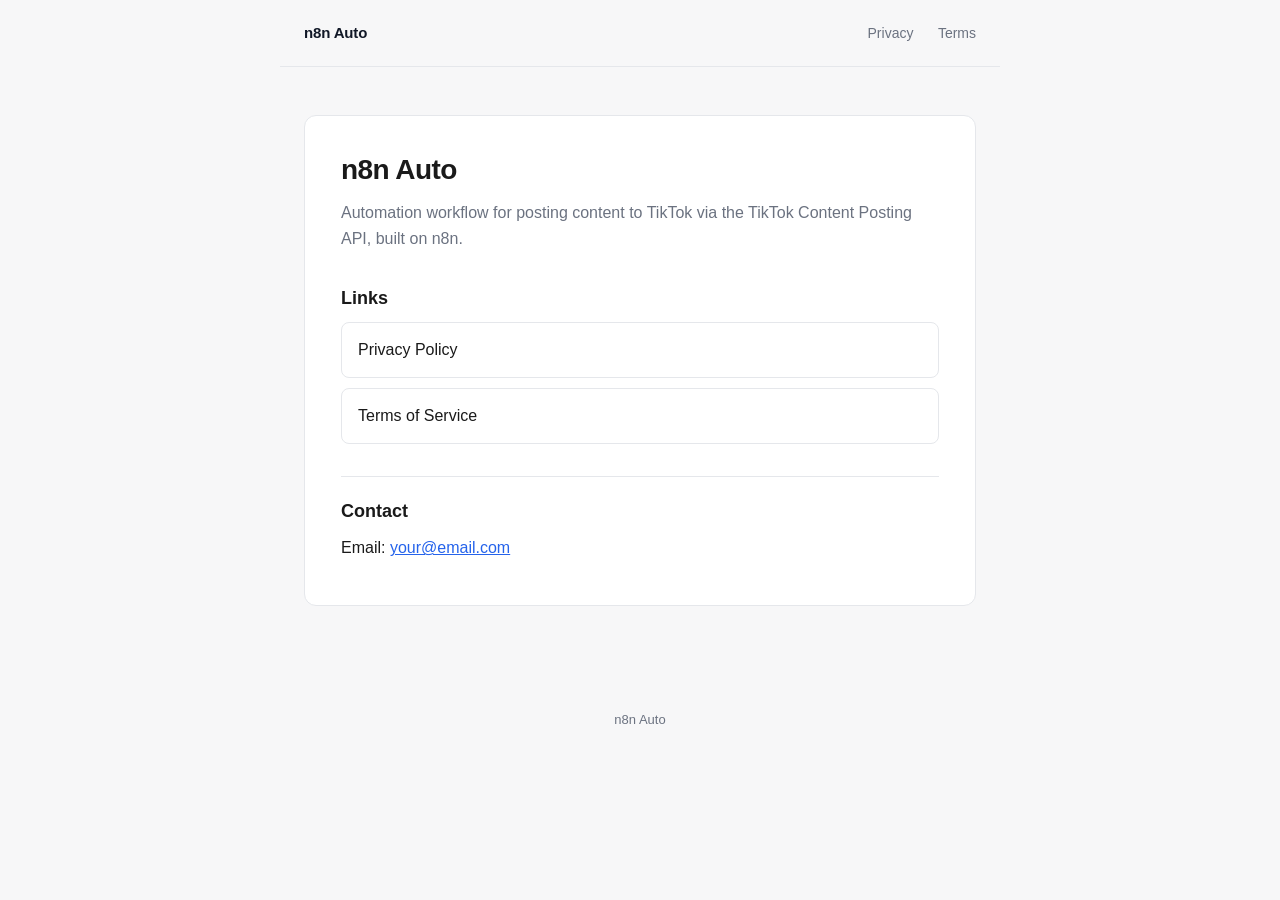
==== index.html @ 8edad72a "Initial commit: privacy, terms, landing page Co-Authored-By: Claude Sonnet 5 <noreply@anthropic.com>" ====
<!DOCTYPE html>
<html>
<head>
<meta charset="utf-8">
<meta name="viewport" content="width=device-width, initial-scale=1">
<title>n8n Auto — TikTok Automation</title>
<link rel="stylesheet" href="style.css">
</head>
<body>

<header class="site">
  <a class="brand" href="index.html">n8n Auto</a>
  <nav>
    <a href="privacy.html">Privacy</a>
    <a href="terms.html">Terms</a>
  </nav>
</header>

<div class="wrap">
  <div class="card">
    <h1>n8n Auto</h1>
    <p class="tagline">Automation workflow for posting content to TikTok via the TikTok Content Posting API, built on n8n.</p>

    <h2>Links</h2>
    <ul class="links">
      <li><a href="privacy.html">Privacy Policy</a></li>
      <li><a href="terms.html">Terms of Service</a></li>
    </ul>

    <h2>Contact</h2>
    <p>Email: <a href="mailto:your@email.com">your@email.com</a></p>
  </div>
</div>

<footer class="site">n8n Auto</footer>

</body>
</html>
---- style.css ----
:root {
  --bg: #f7f7f8;
  --card: #ffffff;
  --text: #1a1a1a;
  --muted: #6b7280;
  --border: #e5e7eb;
  --accent: #111827;
  --link: #2563eb;
}

@media (prefers-color-scheme: dark) {
  :root {
    --bg: #111214;
    --card: #1a1b1e;
    --text: #f2f2f3;
    --muted: #9ca3af;
    --border: #2b2d31;
    --accent: #f2f2f3;
    --link: #60a5fa;
  }
}

* {
  box-sizing: border-box;
}

body {
  margin: 0;
  padding: 0;
  background: var(--bg);
  color: var(--text);
  font-family: -apple-system, BlinkMacSystemFont, "Segoe UI", Roboto, Helvetica, Arial, sans-serif;
  line-height: 1.6;
}

.wrap {
  max-width: 720px;
  margin: 0 auto;
  padding: 48px 24px 80px;
}

header.site {
  display: flex;
  align-items: center;
  justify-content: space-between;
  max-width: 720px;
  margin: 0 auto;
  padding: 20px 24px;
  border-bottom: 1px solid var(--border);
}

header.site .brand {
  font-weight: 700;
  font-size: 15px;
  color: var(--accent);
  text-decoration: none;
  letter-spacing: -0.01em;
}

header.site nav a {
  color: var(--muted);
  text-decoration: none;
  font-size: 14px;
  margin-left: 20px;
}

header.site nav a:hover {
  color: var(--link);
}

.card {
  background: var(--card);
  border: 1px solid var(--border);
  border-radius: 12px;
  padding: 32px 36px;
}

h1 {
  font-size: 28px;
  font-weight: 700;
  letter-spacing: -0.02em;
  margin: 0 0 8px;
}

h2 {
  font-size: 18px;
  font-weight: 600;
  margin: 32px 0 10px;
  padding-top: 20px;
  border-top: 1px solid var(--border);
}

h2:first-of-type {
  border-top: none;
  padding-top: 0;
}

p {
  color: var(--text);
  margin: 0 0 12px;
}

.meta {
  color: var(--muted);
  font-size: 14px;
  margin-bottom: 28px;
}

ul {
  margin: 0 0 12px;
  padding-left: 20px;
}

li {
  margin-bottom: 6px;
}

a {
  color: var(--link);
}

.links {
  list-style: none;
  padding: 0;
  display: grid;
  gap: 10px;
  margin: 0 0 12px;
}

.links li {
  margin: 0;
}

.links a {
  display: block;
  padding: 14px 16px;
  border: 1px solid var(--border);
  border-radius: 8px;
  text-decoration: none;
  font-weight: 500;
  color: var(--text);
  transition: border-color 0.15s ease, background 0.15s ease;
}

.links a:hover {
  border-color: var(--link);
  background: color-mix(in srgb, var(--link) 6%, transparent);
}

.tagline {
  color: var(--muted);
  font-size: 16px;
  margin-bottom: 32px;
}

footer.site {
  max-width: 720px;
  margin: 0 auto;
  padding: 24px;
  color: var(--muted);
  font-size: 13px;
  text-align: center;
}

code {
  background: color-mix(in srgb, var(--text) 8%, transparent);
  padding: 2px 6px;
  border-radius: 4px;
  font-size: 0.9em;
}
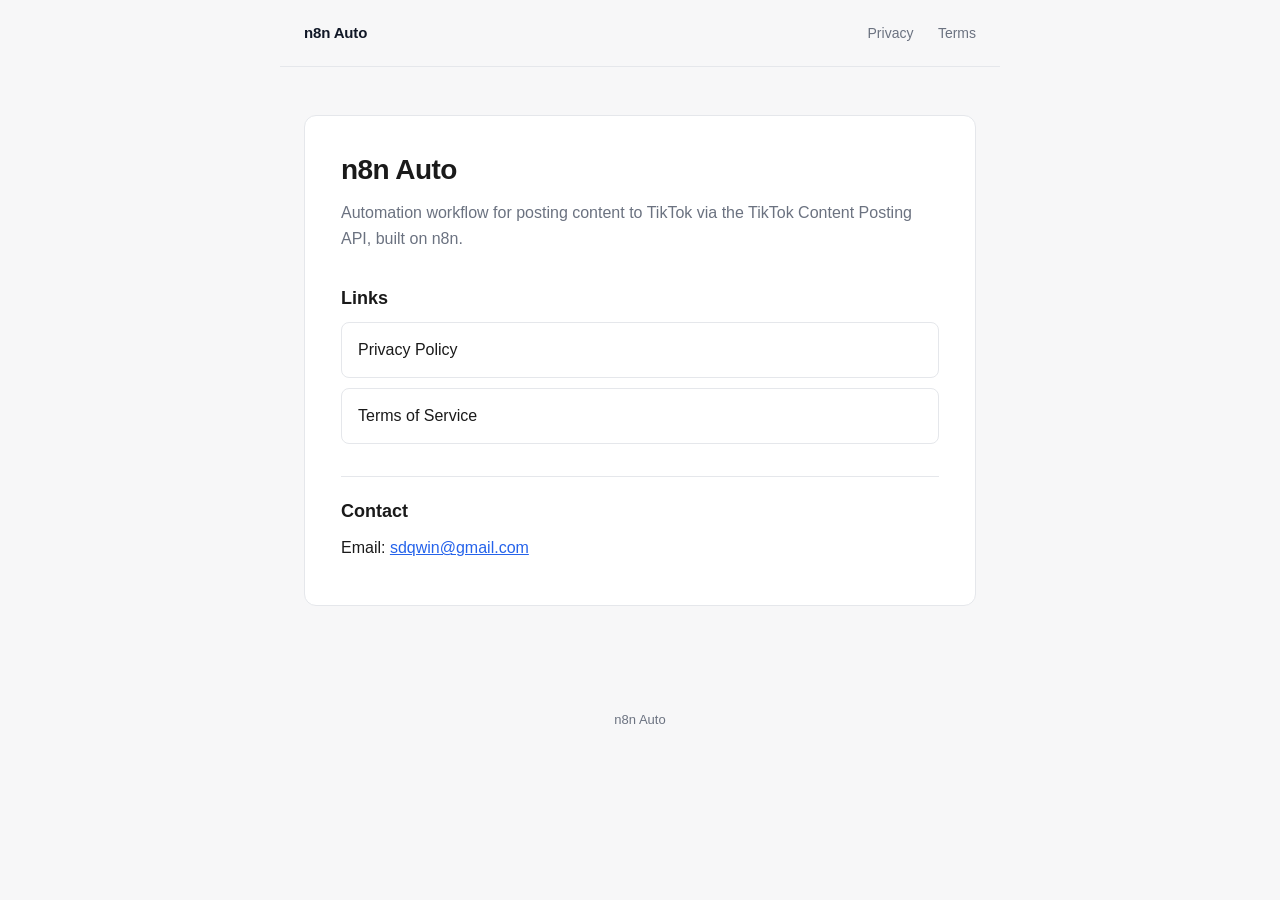
==== commit 9d2de06b: "Update index.html" ====
--- a/index.html
+++ b/index.html
@@ -28,7 +28,7 @@
     </ul>
 
     <h2>Contact</h2>
-    <p>Email: <a href="mailto:your@email.com">your@email.com</a></p>
+    <p>Email: <a href="mailto:your@email.com">sdqwin@gmail.com</a></p>
   </div>
 </div>
 
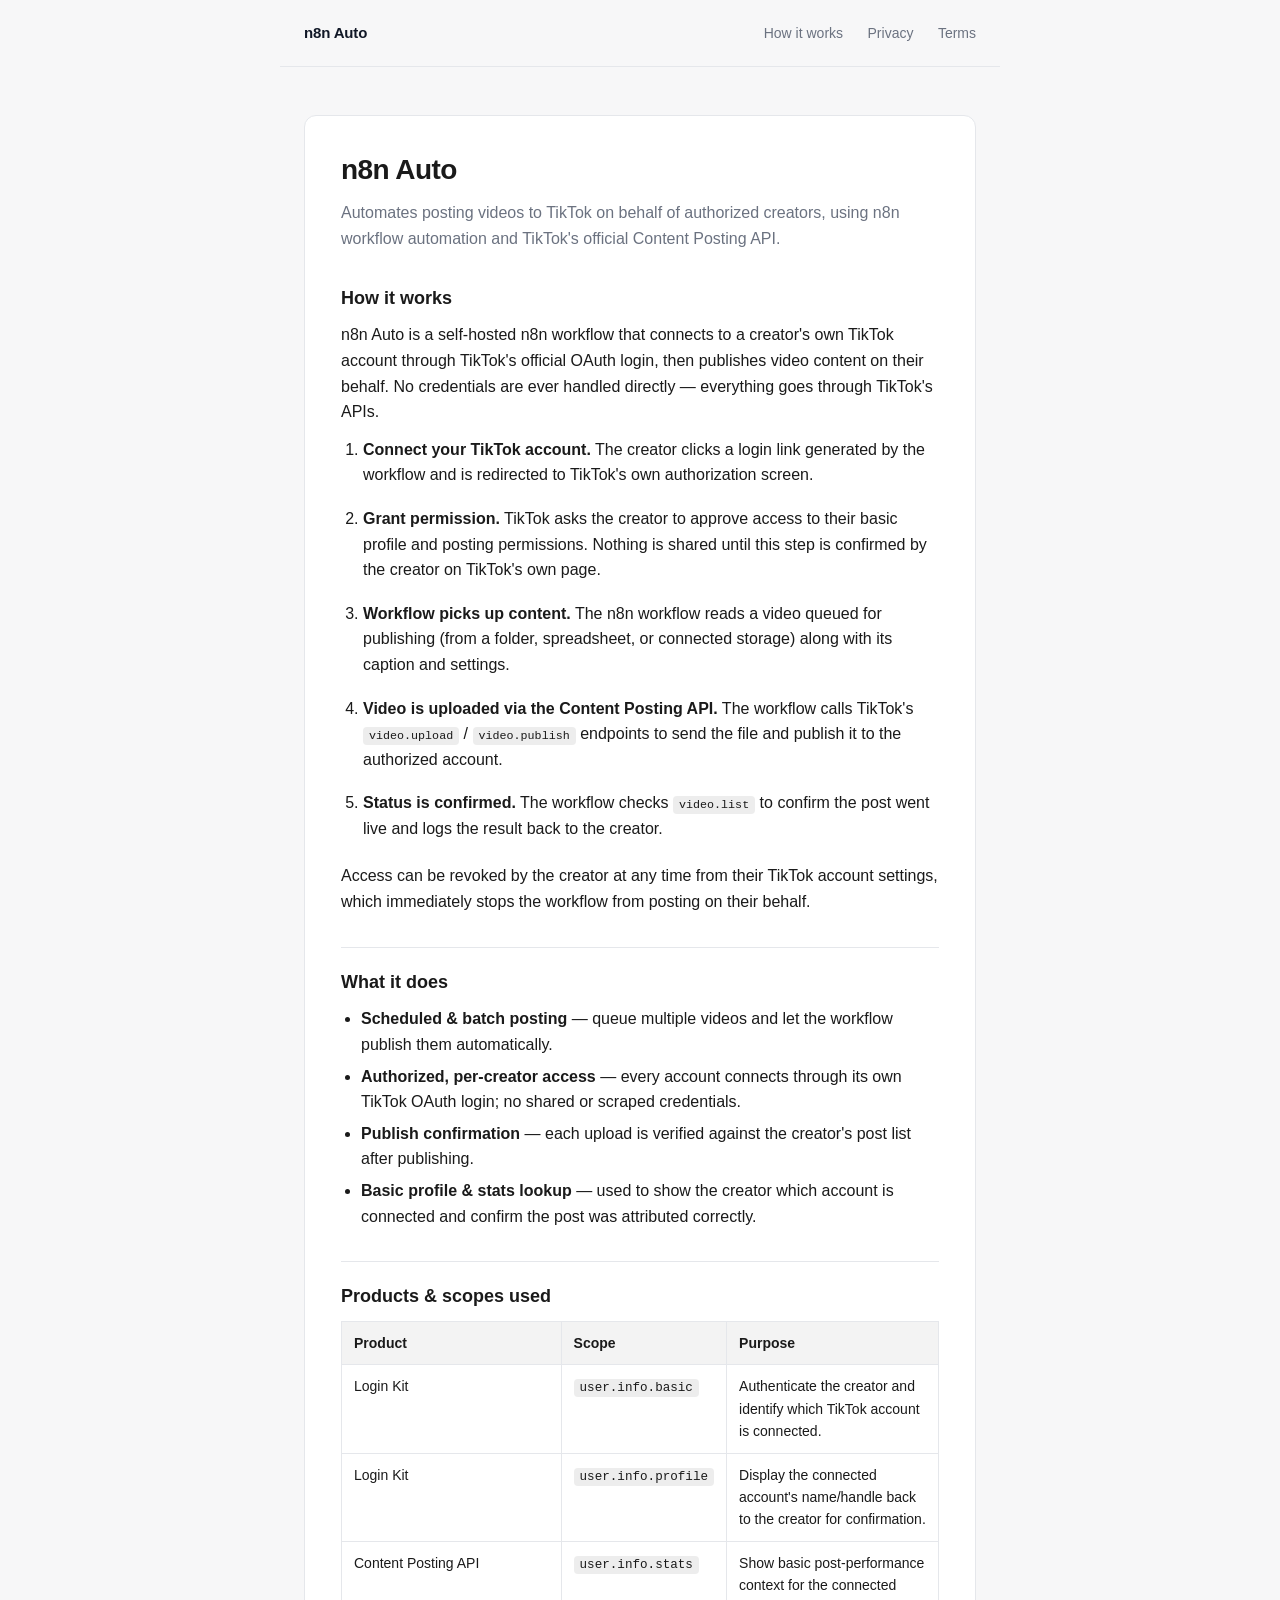
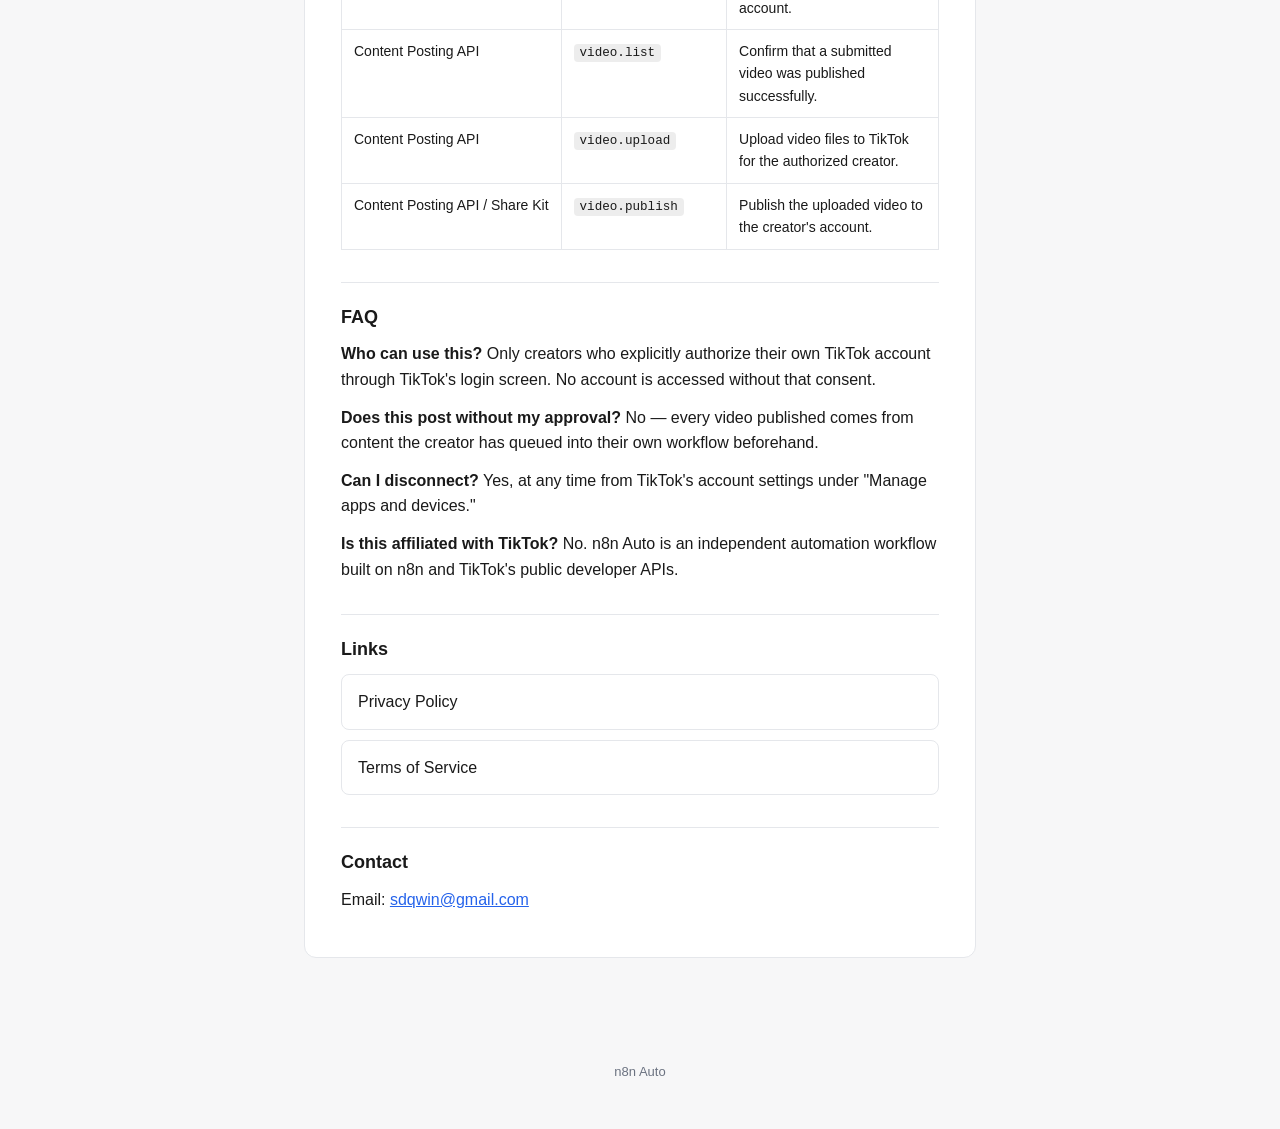
==== commit 3b09a0fa: "Expand landing page with how-it-works, features, scopes table, and FAQ Addresses TikTok reviewer fee" ====
--- a/index.html
+++ b/index.html
@@ -4,6 +4,7 @@
 <meta charset="utf-8">
 <meta name="viewport" content="width=device-width, initial-scale=1">
 <title>n8n Auto — TikTok Automation</title>
+<meta name="description" content="n8n Auto automates posting content to TikTok on behalf of authorized creators using n8n workflow automation and TikTok's official APIs.">
 <link rel="stylesheet" href="style.css">
 </head>
 <body>
@@ -11,6 +12,7 @@
 <header class="site">
   <a class="brand" href="index.html">n8n Auto</a>
   <nav>
+    <a href="index.html#how-it-works">How it works</a>
     <a href="privacy.html">Privacy</a>
     <a href="terms.html">Terms</a>
   </nav>
@@ -19,7 +21,47 @@
 <div class="wrap">
   <div class="card">
     <h1>n8n Auto</h1>
-    <p class="tagline">Automation workflow for posting content to TikTok via the TikTok Content Posting API, built on n8n.</p>
+    <p class="tagline">Automates posting videos to TikTok on behalf of authorized creators, using n8n workflow automation and TikTok's official Content Posting API.</p>
+
+    <h2 id="how-it-works">How it works</h2>
+    <p>n8n Auto is a self-hosted n8n workflow that connects to a creator's own TikTok account through TikTok's official OAuth login, then publishes video content on their behalf. No credentials are ever handled directly — everything goes through TikTok's APIs.</p>
+    <ol class="steps">
+      <li><strong>Connect your TikTok account.</strong> The creator clicks a login link generated by the workflow and is redirected to TikTok's own authorization screen.</li>
+      <li><strong>Grant permission.</strong> TikTok asks the creator to approve access to their basic profile and posting permissions. Nothing is shared until this step is confirmed by the creator on TikTok's own page.</li>
+      <li><strong>Workflow picks up content.</strong> The n8n workflow reads a video queued for publishing (from a folder, spreadsheet, or connected storage) along with its caption and settings.</li>
+      <li><strong>Video is uploaded via the Content Posting API.</strong> The workflow calls TikTok's <code>video.upload</code> / <code>video.publish</code> endpoints to send the file and publish it to the authorized account.</li>
+      <li><strong>Status is confirmed.</strong> The workflow checks <code>video.list</code> to confirm the post went live and logs the result back to the creator.</li>
+    </ol>
+    <p>Access can be revoked by the creator at any time from their TikTok account settings, which immediately stops the workflow from posting on their behalf.</p>
+
+    <h2>What it does</h2>
+    <ul>
+      <li><strong>Scheduled &amp; batch posting</strong> — queue multiple videos and let the workflow publish them automatically.</li>
+      <li><strong>Authorized, per-creator access</strong> — every account connects through its own TikTok OAuth login; no shared or scraped credentials.</li>
+      <li><strong>Publish confirmation</strong> — each upload is verified against the creator's post list after publishing.</li>
+      <li><strong>Basic profile &amp; stats lookup</strong> — used to show the creator which account is connected and confirm the post was attributed correctly.</li>
+    </ul>
+
+    <h2>Products &amp; scopes used</h2>
+    <table class="scopes">
+      <thead>
+        <tr><th>Product</th><th>Scope</th><th>Purpose</th></tr>
+      </thead>
+      <tbody>
+        <tr><td>Login Kit</td><td><code>user.info.basic</code></td><td>Authenticate the creator and identify which TikTok account is connected.</td></tr>
+        <tr><td>Login Kit</td><td><code>user.info.profile</code></td><td>Display the connected account's name/handle back to the creator for confirmation.</td></tr>
+        <tr><td>Content Posting API</td><td><code>user.info.stats</code></td><td>Show basic post-performance context for the connected account.</td></tr>
+        <tr><td>Content Posting API</td><td><code>video.list</code></td><td>Confirm that a submitted video was published successfully.</td></tr>
+        <tr><td>Content Posting API</td><td><code>video.upload</code></td><td>Upload video files to TikTok for the authorized creator.</td></tr>
+        <tr><td>Content Posting API / Share Kit</td><td><code>video.publish</code></td><td>Publish the uploaded video to the creator's account.</td></tr>
+      </tbody>
+    </table>
+
+    <h2>FAQ</h2>
+    <p><strong>Who can use this?</strong> Only creators who explicitly authorize their own TikTok account through TikTok's login screen. No account is accessed without that consent.</p>
+    <p><strong>Does this post without my approval?</strong> No — every video published comes from content the creator has queued into their own workflow beforehand.</p>
+    <p><strong>Can I disconnect?</strong> Yes, at any time from TikTok's account settings under "Manage apps and devices."</p>
+    <p><strong>Is this affiliated with TikTok?</strong> No. n8n Auto is an independent automation workflow built on n8n and TikTok's public developer APIs.</p>
 
     <h2>Links</h2>
     <ul class="links">
@@ -28,7 +70,7 @@
     </ul>
 
     <h2>Contact</h2>
-    <p>Email: <a href="mailto:your@email.com">sdqwin@gmail.com</a></p>
+    <p>Email: <a href="mailto:sdqwin@gmail.com">sdqwin@gmail.com</a></p>
   </div>
 </div>
 
--- a/style.css
+++ b/style.css
@@ -168,3 +168,39 @@
   border-radius: 4px;
   font-size: 0.9em;
 }
+
+.steps {
+  margin: 0 0 16px;
+  padding-left: 22px;
+  display: grid;
+  gap: 12px;
+}
+
+.steps li {
+  color: var(--text);
+}
+
+table.scopes {
+  width: 100%;
+  border-collapse: collapse;
+  margin: 0 0 16px;
+  font-size: 14px;
+}
+
+table.scopes th,
+table.scopes td {
+  text-align: left;
+  padding: 10px 12px;
+  border: 1px solid var(--border);
+  vertical-align: top;
+}
+
+table.scopes th {
+  background: color-mix(in srgb, var(--text) 5%, transparent);
+  font-weight: 600;
+}
+
+table.scopes td:first-child,
+table.scopes td:nth-child(2) {
+  white-space: nowrap;
+}
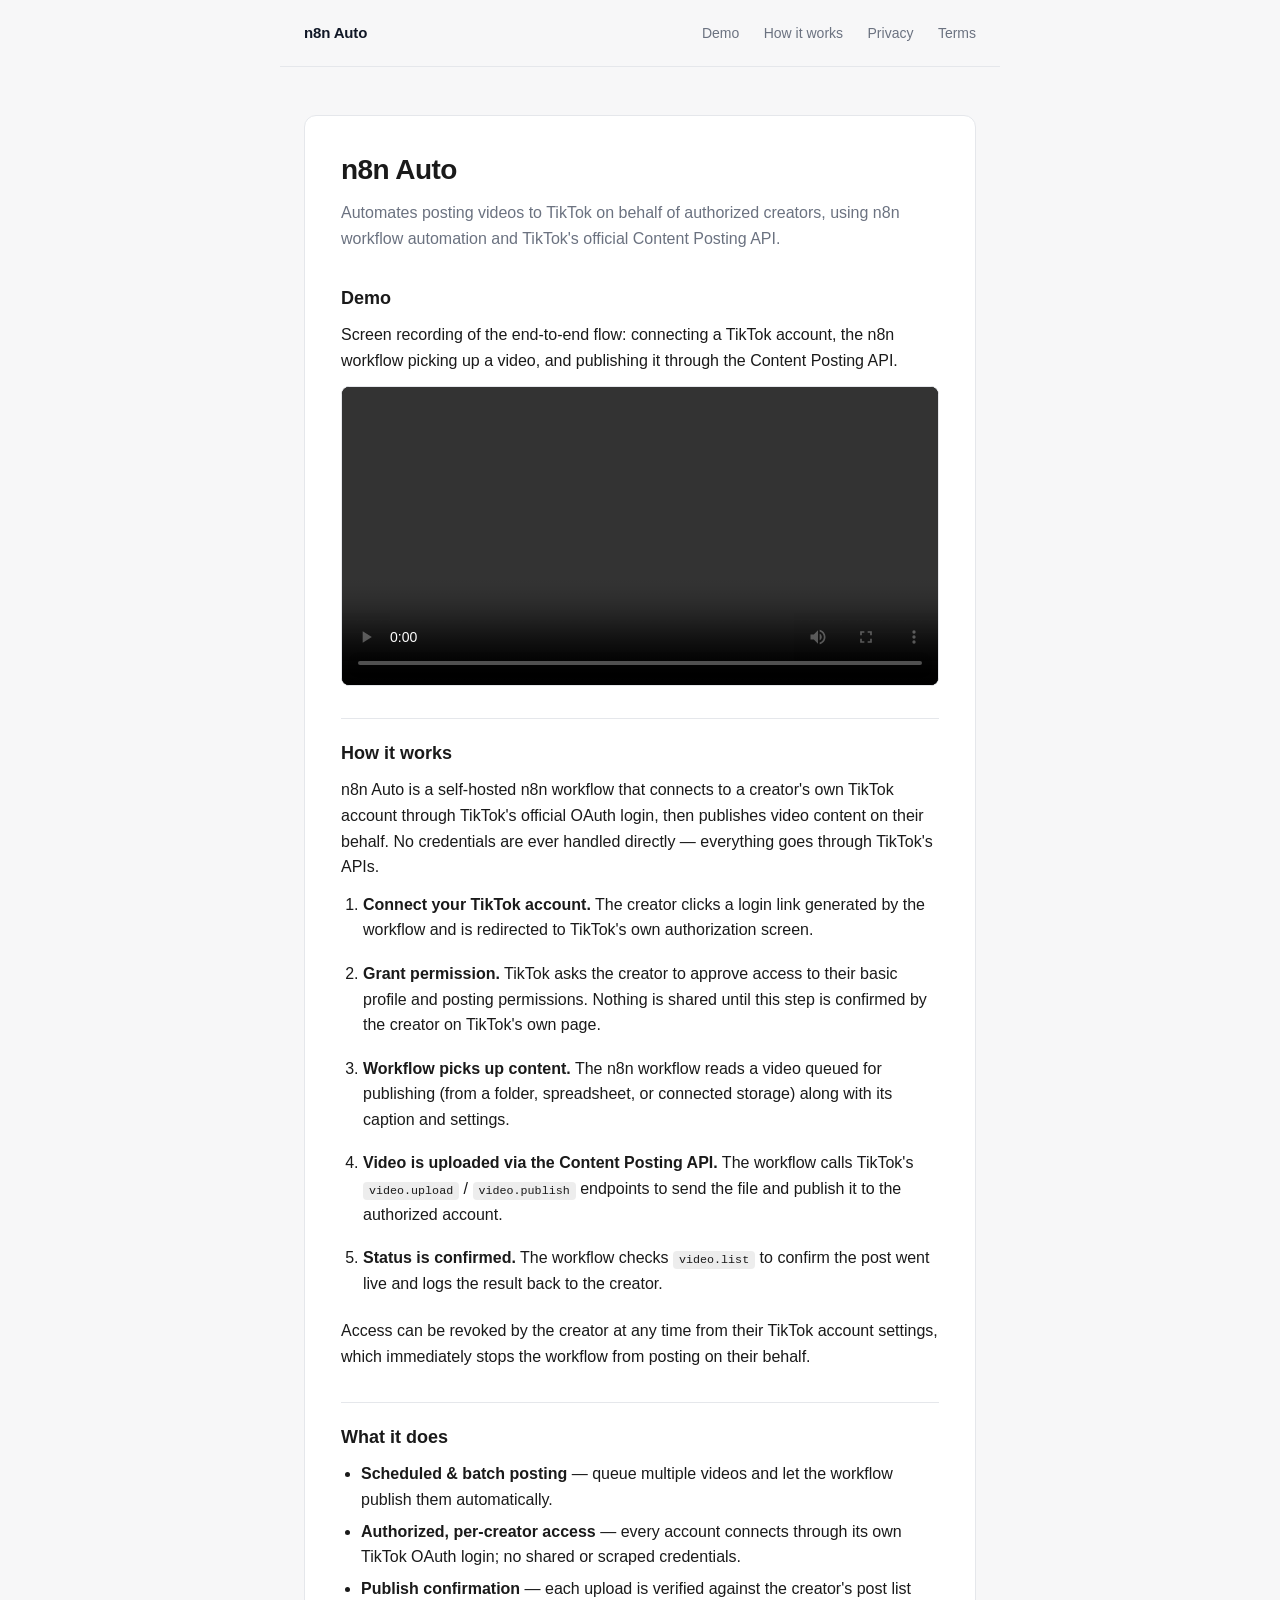
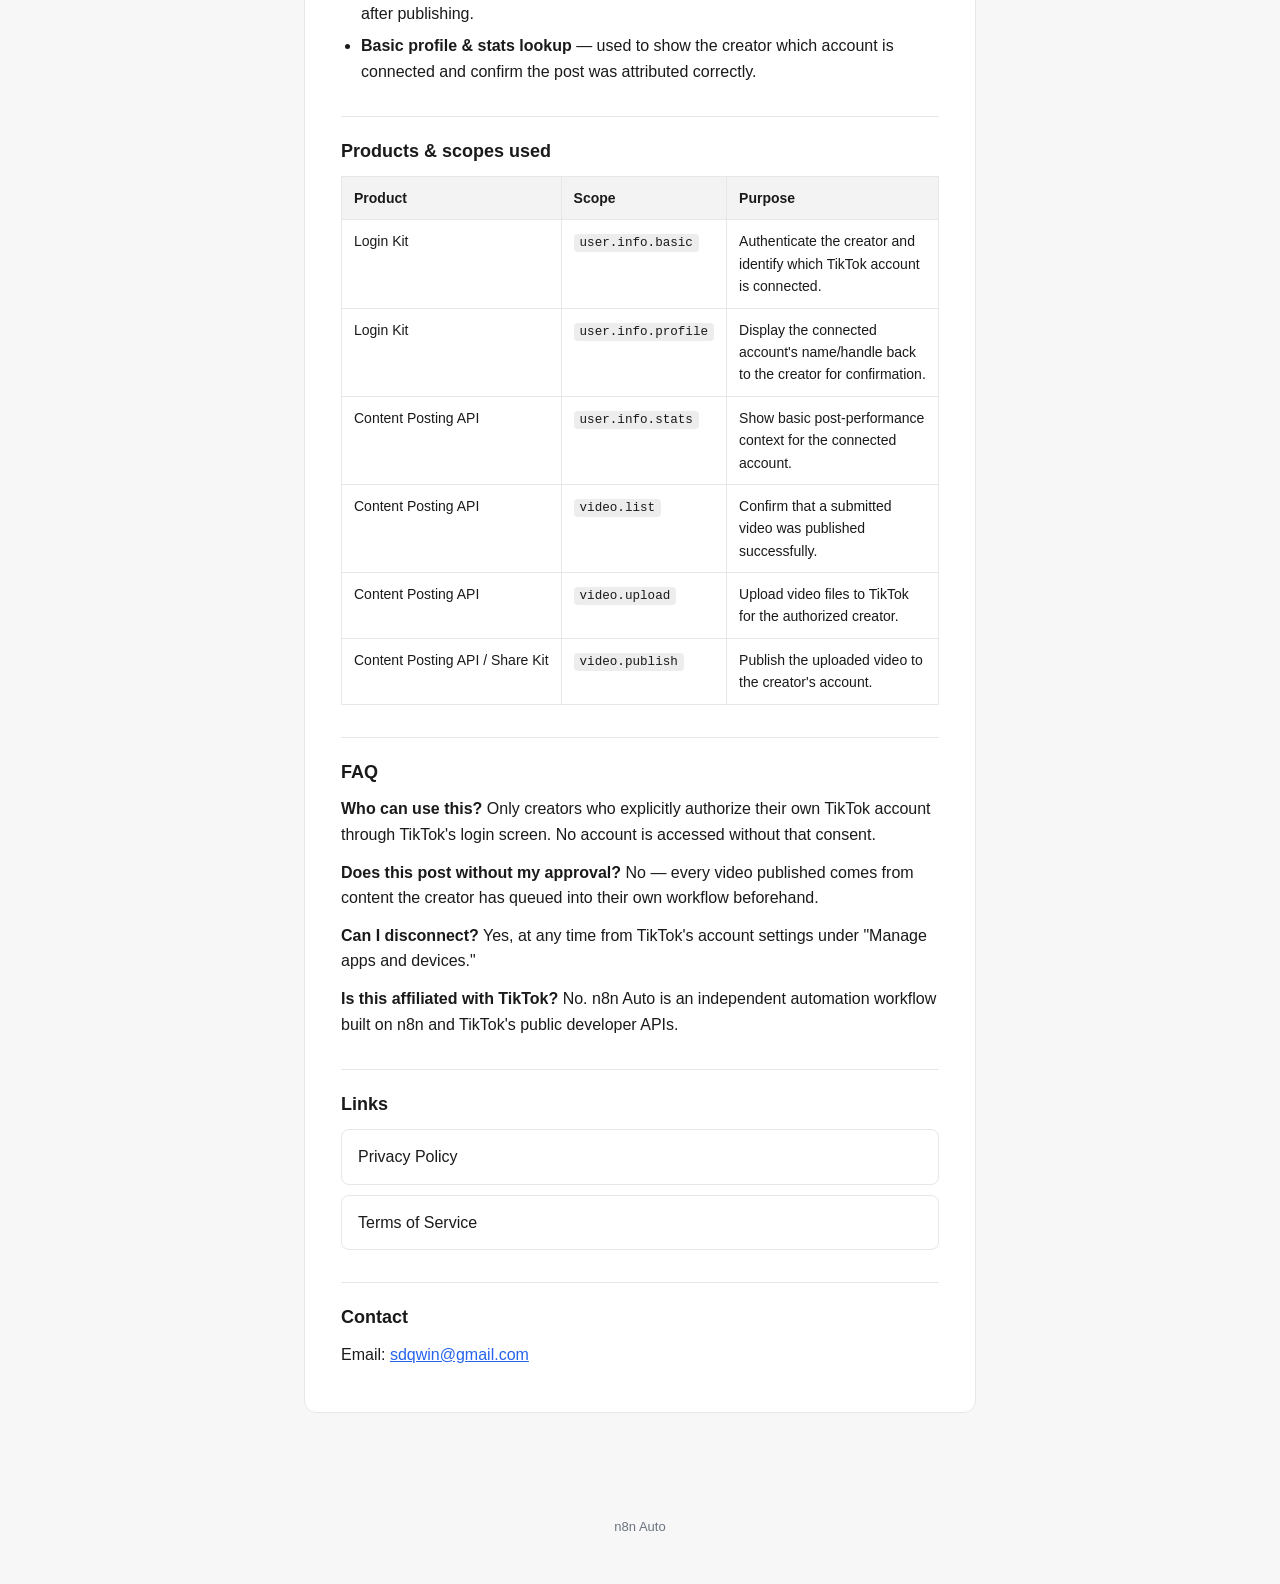
==== commit 0bb47fc8: "Add demo video embed to landing page Screen recording showing the end-to-end OAuth + Content Posting" ====
--- a/index.html
+++ b/index.html
@@ -12,6 +12,7 @@
 <header class="site">
   <a class="brand" href="index.html">n8n Auto</a>
   <nav>
+    <a href="index.html#demo">Demo</a>
     <a href="index.html#how-it-works">How it works</a>
     <a href="privacy.html">Privacy</a>
     <a href="terms.html">Terms</a>
@@ -22,6 +23,13 @@
   <div class="card">
     <h1>n8n Auto</h1>
     <p class="tagline">Automates posting videos to TikTok on behalf of authorized creators, using n8n workflow automation and TikTok's official Content Posting API.</p>
+
+    <h2 id="demo">Demo</h2>
+    <p>Screen recording of the end-to-end flow: connecting a TikTok account, the n8n workflow picking up a video, and publishing it through the Content Posting API.</p>
+    <video class="demo-video" controls preload="metadata">
+      <source src="demo.mp4" type="video/mp4">
+      Your browser does not support embedded video. <a href="demo.mp4">Download the demo video</a> instead.
+    </video>
 
     <h2 id="how-it-works">How it works</h2>
     <p>n8n Auto is a self-hosted n8n workflow that connects to a creator's own TikTok account through TikTok's official OAuth login, then publishes video content on their behalf. No credentials are ever handled directly — everything goes through TikTok's APIs.</p>
--- a/style.css
+++ b/style.css
@@ -169,6 +169,16 @@
   font-size: 0.9em;
 }
 
+.demo-video {
+  display: block;
+  width: 100%;
+  max-width: 100%;
+  border-radius: 8px;
+  border: 1px solid var(--border);
+  margin: 0 0 16px;
+  background: #000;
+}
+
 .steps {
   margin: 0 0 16px;
   padding-left: 22px;
